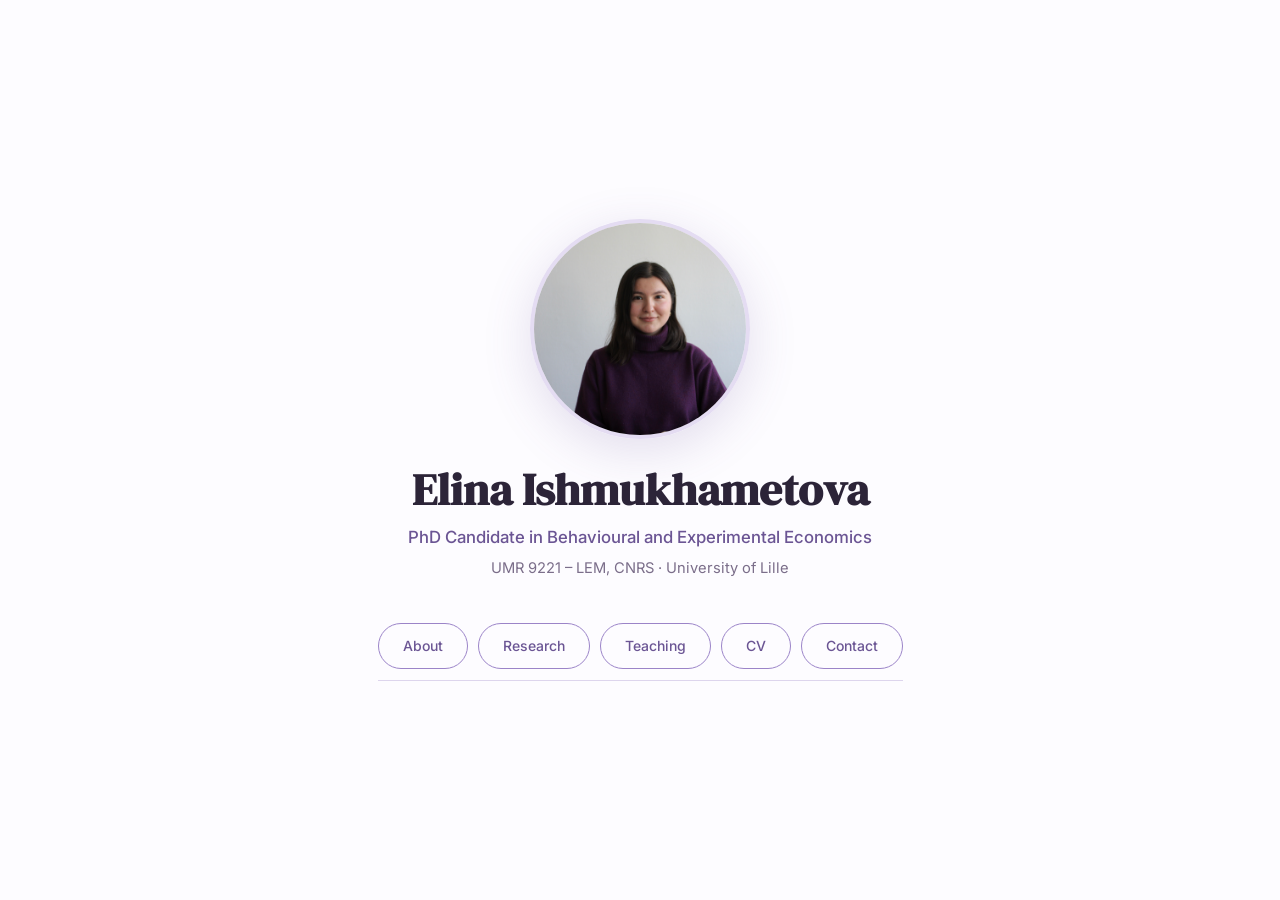
==== index.html @ 1d8356ce "Add full academic website" ====
<!DOCTYPE html>
<html lang="en">
<head>
  <meta charset="UTF-8" />
  <meta name="viewport" content="width=device-width, initial-scale=1.0" />
  <title>Elina Ishmukhametova</title>
  <link rel="stylesheet" href="css/style.css" />
  <style>
    html, body {
      height: 100%;
      margin: 0;
    }

    body {
      display: flex;
      align-items: center;
      justify-content: center;
      min-height: 100dvh;
    }

    .hero {
      display: flex;
      flex-direction: column;
      align-items: center;
      text-align: center;
      gap: 24px;
      padding: 48px 32px;
    }

    .hero-avatar {
      width: 220px;
      height: 220px;
      border-radius: 50%;
      object-fit: cover;
      border: 4px solid var(--lavender-pale);
      box-shadow: 0 12px 48px rgba(107, 85, 148, 0.18);
    }

    .hero h1 {
      font-size: 2.8rem;
      margin-bottom: 6px;
    }

    .hero-role {
      font-size: 1.05rem;
      color: var(--lavender-dark);
      font-weight: 500;
      margin-bottom: 4px;
    }

    .hero-institution {
      font-size: 0.92rem;
      color: var(--text-muted);
    }

    .hero-nav {
      display: flex;
      flex-wrap: wrap;
      justify-content: center;
      gap: 10px;
      margin-top: 8px;
    }

    @media (max-width: 480px) {
      .hero h1 { font-size: 2rem; }
      .hero-avatar { width: 180px; height: 180px; }
    }
  </style>
</head>
<body>

  <div class="hero">
    <img src="images/photo.jpg" alt="Elina Ishmukhametova" class="hero-avatar" />

    <div>
      <h1>Elina Ishmukhametova</h1>
      <p class="hero-role">PhD Candidate in Behavioural and Experimental Economics</p>
      <p class="hero-institution">UMR 9221 – LEM, CNRS · University of Lille</p>
    </div>

    <nav class="hero-nav">
      <a href="about.html" class="btn btn-outline">About</a>
      <a href="research.html" class="btn btn-outline">Research</a>
      <a href="teaching.html" class="btn btn-outline">Teaching</a>
      <a href="cv.html" class="btn btn-outline">CV</a>
      <a href="contact.html" class="btn btn-outline">Contact</a>
    </nav>
  </div>

</body>
</html>
---- css/style.css ----
/* ──────────────────────────────────────────
   Fonts & Reset
────────────────────────────────────────── */
@import url('https://fonts.googleapis.com/css2?family=DM+Serif+Display&family=Inter:wght@300;400;500;600&display=swap');

*, *::before, *::after {
  box-sizing: border-box;
  margin: 0;
  padding: 0;
}

/* ──────────────────────────────────────────
   Tokens
────────────────────────────────────────── */
:root {
  --bg:            #FDFCFF;
  --bg-card:       #F2EDF9;
  --bg-card-hover: #EAE2F4;
  --lavender:      #9B84C8;
  --lavender-dark: #6B5594;
  --lavender-pale: #E4DCF2;
  --text:          #2C2438;
  --text-muted:    #7B6E8A;
  --border:        #DDD5ED;
  --radius-card:   16px;
  --radius-pill:   50px;
  --max-w:         780px;
  --nav-h:         68px;
}

/* ──────────────────────────────────────────
   Base
────────────────────────────────────────── */
html { scroll-behavior: smooth; }

body {
  font-family: 'Inter', sans-serif;
  font-size: 16px;
  line-height: 1.7;
  color: var(--text);
  background: var(--bg);
  -webkit-font-smoothing: antialiased;
}

h1, h2, h3 {
  font-family: 'DM Serif Display', serif;
  line-height: 1.2;
  color: var(--text);
}

a {
  color: var(--lavender-dark);
  text-decoration: none;
}

a:hover { text-decoration: underline; }

/* ──────────────────────────────────────────
   Navigation
────────────────────────────────────────── */
nav {
  position: sticky;
  top: 0;
  z-index: 100;
  background: rgba(253, 252, 255, 0.92);
  backdrop-filter: blur(10px);
  border-bottom: 1px solid var(--border);
  height: var(--nav-h);
  display: flex;
  align-items: center;
}

.nav-inner {
  width: 100%;
  max-width: calc(var(--max-w) + 80px);
  margin: 0 auto;
  padding: 0 40px;
  display: flex;
  align-items: center;
  justify-content: space-between;
  gap: 24px;
}

.nav-name {
  font-family: 'DM Serif Display', serif;
  font-size: 1.15rem;
  color: var(--text);
  white-space: nowrap;
  text-decoration: none;
}
.nav-name:hover { text-decoration: none; color: var(--lavender-dark); }

.nav-links {
  display: flex;
  gap: 6px;
  list-style: none;
  flex-wrap: wrap;
  justify-content: flex-end;
}

.nav-links a {
  font-size: 0.875rem;
  font-weight: 500;
  color: var(--text-muted);
  padding: 6px 16px;
  border-radius: var(--radius-pill);
  transition: background 0.2s, color 0.2s;
  text-decoration: none;
}

.nav-links a:hover {
  background: var(--lavender-pale);
  color: var(--lavender-dark);
  text-decoration: none;
}

.nav-links a.active {
  background: var(--lavender);
  color: #fff;
}

/* ──────────────────────────────────────────
   Page wrapper
────────────────────────────────────────── */
.page {
  max-width: var(--max-w);
  margin: 0 auto;
  padding: 64px 40px 96px;
}

/* ──────────────────────────────────────────
   Section titles
────────────────────────────────────────── */
.section-label {
  font-size: 0.75rem;
  font-weight: 600;
  letter-spacing: 0.12em;
  text-transform: uppercase;
  color: var(--lavender);
  margin-bottom: 10px;
}

.page-title {
  font-size: 2.4rem;
  margin-bottom: 12px;
}

.page-subtitle {
  font-size: 1.05rem;
  color: var(--text-muted);
  margin-bottom: 48px;
  max-width: 560px;
}

.section-title {
  font-size: 1.5rem;
  margin-bottom: 24px;
  padding-bottom: 10px;
  border-bottom: 1px solid var(--border);
}

/* ──────────────────────────────────────────
   Buttons
────────────────────────────────────────── */
.btn {
  display: inline-flex;
  align-items: center;
  gap: 8px;
  padding: 10px 24px;
  border-radius: var(--radius-pill);
  font-family: 'Inter', sans-serif;
  font-size: 0.875rem;
  font-weight: 500;
  cursor: pointer;
  transition: background 0.2s, color 0.2s, box-shadow 0.2s;
  text-decoration: none;
}

.btn-primary {
  background: var(--lavender);
  color: #fff;
  border: none;
}
.btn-primary:hover {
  background: var(--lavender-dark);
  color: #fff;
  text-decoration: none;
  box-shadow: 0 4px 14px rgba(107, 85, 148, 0.25);
}

.btn-outline {
  background: transparent;
  color: var(--lavender-dark);
  border: 1.5px solid var(--lavender);
}
.btn-outline:hover {
  background: var(--lavender-pale);
  text-decoration: none;
  box-shadow: 0 4px 14px rgba(107, 85, 148, 0.12);
}

/* ──────────────────────────────────────────
   Cards
────────────────────────────────────────── */
.card {
  background: var(--bg-card);
  border-radius: var(--radius-card);
  padding: 28px 32px;
  margin-bottom: 20px;
  border: 1px solid var(--border);
  transition: background 0.2s, box-shadow 0.2s;
}

.card:hover {
  background: var(--bg-card-hover);
  box-shadow: 0 6px 24px rgba(107, 85, 148, 0.09);
}

.card-title {
  font-family: 'DM Serif Display', serif;
  font-size: 1.2rem;
  margin-bottom: 8px;
}

.card-meta {
  font-size: 0.8rem;
  font-weight: 600;
  letter-spacing: 0.06em;
  text-transform: uppercase;
  color: var(--lavender);
  margin-bottom: 8px;
}

.card-body {
  font-size: 0.95rem;
  color: var(--text-muted);
  margin-bottom: 16px;
}

.card-tags {
  display: flex;
  flex-wrap: wrap;
  gap: 8px;
  margin-top: 12px;
}

.tag {
  font-size: 0.78rem;
  font-weight: 500;
  padding: 4px 14px;
  border-radius: var(--radius-pill);
  background: var(--lavender-pale);
  color: var(--lavender-dark);
}

/* ──────────────────────────────────────────
   Divider
────────────────────────────────────────── */
.divider {
  border: none;
  border-top: 1px solid var(--border);
  margin: 48px 0;
}

/* ──────────────────────────────────────────
   About / Hero
────────────────────────────────────────── */
.about-hero {
  display: flex;
  align-items: flex-start;
  gap: 48px;
  margin-bottom: 56px;
}

.about-avatar {
  flex-shrink: 0;
  width: 210px;
  height: 210px;
  border-radius: 50%;
  background: var(--lavender-pale);
  border: 3px solid var(--lavender);
  object-fit: cover;
  display: flex;
  align-items: center;
  justify-content: center;
  color: var(--lavender);
  font-size: 3rem;
  overflow: hidden;
}

.about-avatar-placeholder {
  width: 150px;
  height: 150px;
  border-radius: 50%;
  background: var(--lavender-pale);
  border: 3px solid var(--border);
  display: flex;
  align-items: center;
  justify-content: center;
  flex-shrink: 0;
}

.about-avatar-placeholder svg {
  width: 64px;
  height: 64px;
  color: var(--lavender);
  fill: var(--lavender);
  opacity: 0.5;
}

.about-text h1 {
  font-size: 2.6rem;
  margin-bottom: 4px;
}

.about-role {
  font-size: 1rem;
  color: var(--lavender-dark);
  font-weight: 500;
  margin-bottom: 4px;
}

.about-institution {
  font-size: 0.95rem;
  color: var(--text-muted);
  margin-bottom: 20px;
}

.about-links {
  display: flex;
  gap: 10px;
  flex-wrap: wrap;
}

/* ──────────────────────────────────────────
   CV
────────────────────────────────────────── */
.cv-section {
  margin-bottom: 48px;
}

.cv-entry {
  display: grid;
  grid-template-columns: 130px 1fr;
  gap: 0 24px;
  padding: 16px 0;
  border-bottom: 1px solid var(--border);
}

.cv-year {
  font-size: 0.85rem;
  color: var(--text-muted);
  padding-top: 2px;
}

.cv-entry-title {
  font-weight: 600;
  font-size: 0.95rem;
  margin-bottom: 2px;
}

.cv-entry-sub {
  font-size: 0.9rem;
  color: var(--text-muted);
}

/* ──────────────────────────────────────────
   Teaching
────────────────────────────────────────── */
.course-row {
  display: flex;
  align-items: baseline;
  justify-content: space-between;
  gap: 16px;
  padding: 18px 0;
  border-bottom: 1px solid var(--border);
}

.course-name {
  font-weight: 500;
  font-size: 0.95rem;
}

.course-detail {
  font-size: 0.85rem;
  color: var(--text-muted);
}

/* ──────────────────────────────────────────
   Contact
────────────────────────────────────────── */
.contact-grid {
  display: grid;
  grid-template-columns: 1fr 1fr;
  gap: 20px;
  margin-bottom: 40px;
}

.contact-item {
  background: var(--bg-card);
  border: 1px solid var(--border);
  border-radius: var(--radius-card);
  padding: 24px 28px;
}

.contact-item-label {
  font-size: 0.75rem;
  font-weight: 600;
  letter-spacing: 0.1em;
  text-transform: uppercase;
  color: var(--lavender);
  margin-bottom: 6px;
}

.contact-item-value {
  font-size: 0.95rem;
  color: var(--text);
  word-break: break-all;
}

/* ──────────────────────────────────────────
   Responsive
────────────────────────────────────────── */
@media (max-width: 640px) {
  .page { padding: 40px 24px 72px; }

  .nav-inner { padding: 0 20px; }

  .about-hero {
    flex-direction: column;
    align-items: center;
    text-align: center;
    gap: 28px;
  }

  .about-links { justify-content: center; }

  .about-text h1 { font-size: 2rem; }

  .cv-entry {
    grid-template-columns: 1fr;
    gap: 4px;
  }

  .contact-grid { grid-template-columns: 1fr; }

  .course-row { flex-direction: column; gap: 4px; }
}
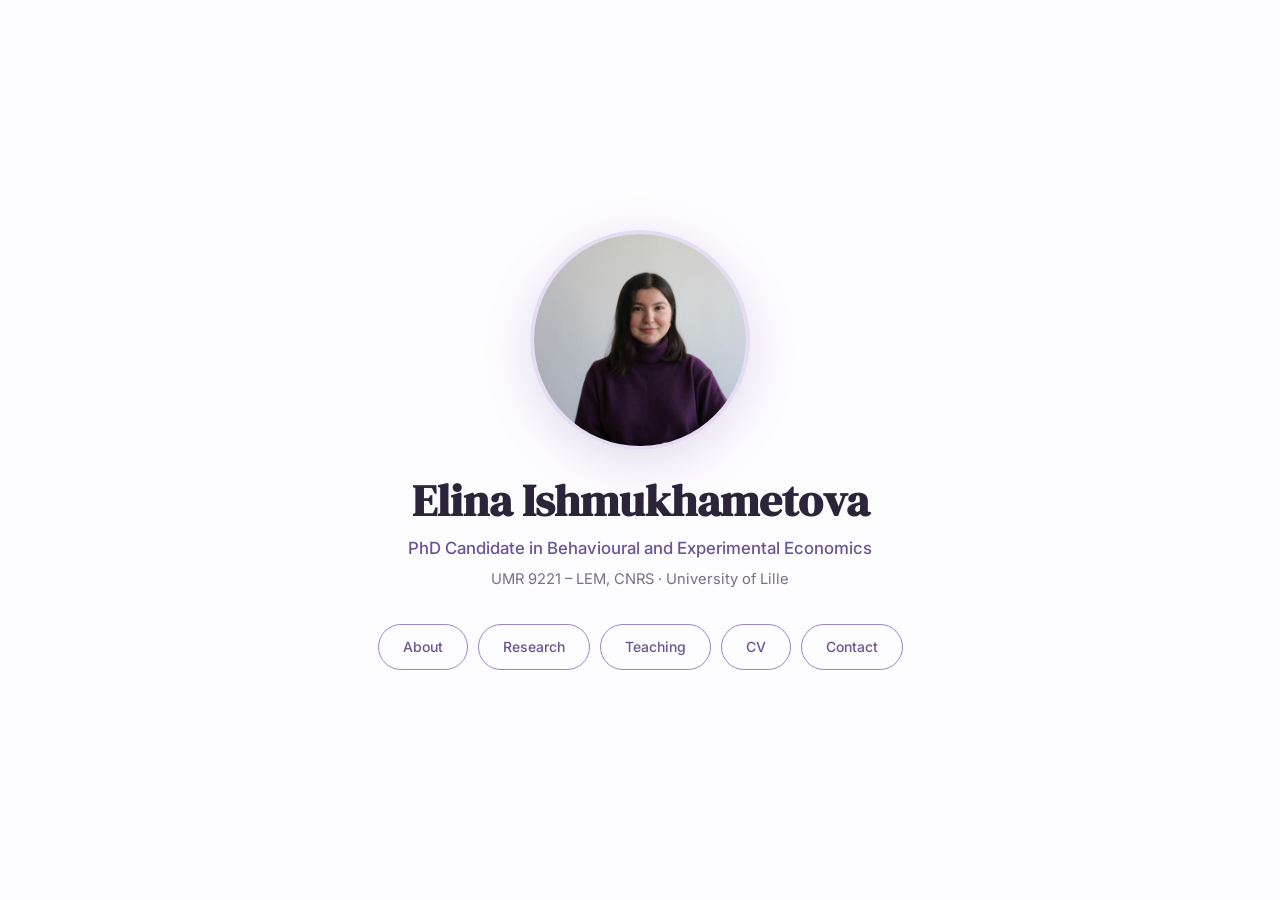
==== commit ffaf6a91: "Fix mobile nav clipping and hero page styling" ====
--- a/index.html
+++ b/index.html
@@ -62,8 +62,11 @@
     }
 
     @media (max-width: 480px) {
-      .hero h1 { font-size: 2rem; }
-      .hero-avatar { width: 180px; height: 180px; }
+      .hero { padding: 32px 20px; gap: 16px; }
+      .hero h1 { font-size: 1.8rem; }
+      .hero-avatar { width: 160px; height: 160px; }
+      .hero-role { font-size: 0.9rem; }
+      .hero-institution { font-size: 0.82rem; }
     }
   </style>
 </head>
--- a/css/style.css
+++ b/css/style.css
@@ -58,16 +58,17 @@
 /* ──────────────────────────────────────────
    Navigation
 ────────────────────────────────────────── */
-nav {
+.site-nav {
   position: sticky;
   top: 0;
   z-index: 100;
   background: rgba(253, 252, 255, 0.92);
   backdrop-filter: blur(10px);
   border-bottom: 1px solid var(--border);
-  height: var(--nav-h);
+  min-height: var(--nav-h);
   display: flex;
   align-items: center;
+  flex-wrap: wrap;
 }
 
 .nav-inner {
